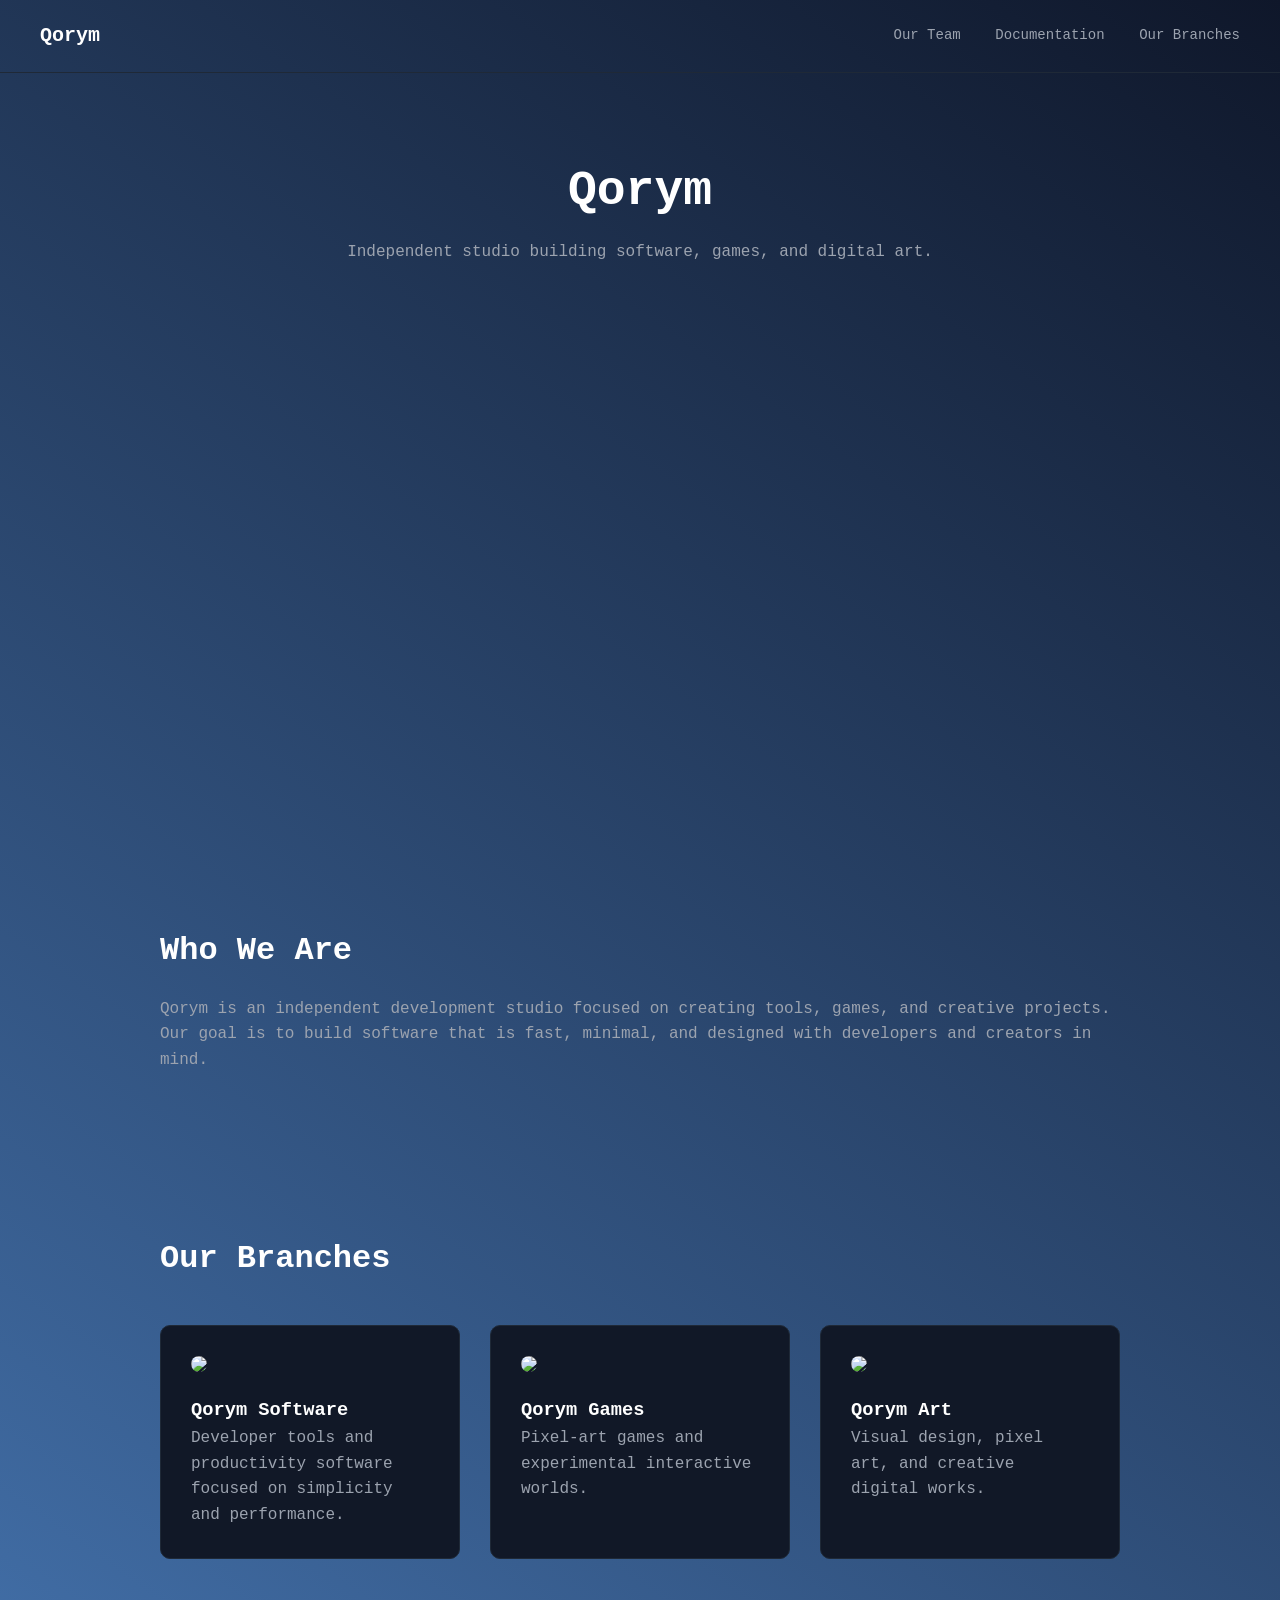
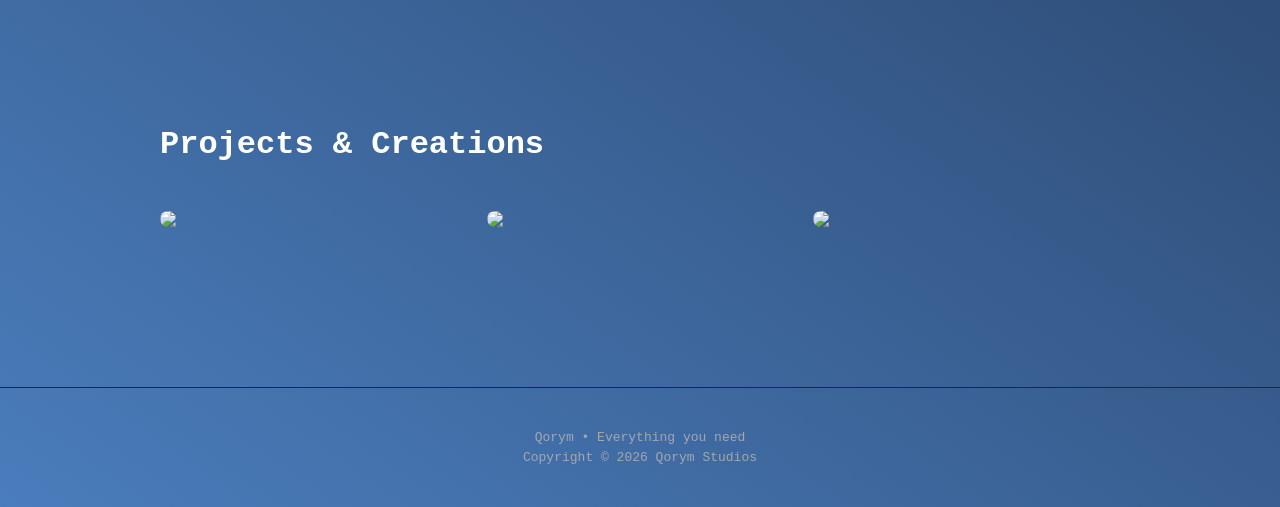
==== index.html @ 9806ef88 "Add files via upload" ====
<!DOCTYPE html>
<html lang="en">
<head>
    <meta charset="UTF-8">
    <meta name="viewport" content="width=device-width, initial-scale=1.0">

    <title>Qorym</title>

    <link href="https://fonts.googleapis.com/css2?family=Iosevka+Charon:ital,wght@0,300;0,400;0,500;0,700;1,300;1,400;1,500;1,700&display=swap"
          rel="stylesheet">

    <style>

        * {
            box-sizing: border-box;
            margin: 0;
            padding: 0;
        }

        body {
            font-family: "Iosevka Charon", monospace;
            background: linear-gradient(35deg, #4a7dbc, #0F172A);
            color: white;
            line-height: 1.6;
        }

        /* NAVBAR */

        .navbar {
            display: flex;
            justify-content: space-between;
            align-items: center;
            padding: 20px 40px;
            border-bottom: 1px solid #1f2937;
        }

        .logo {
            font-size: 20px;
            font-weight: 600;
        }

        .navlinks a {
            color: #9ca3af;
            text-decoration: none;
            margin-left: 25px;
            font-size: 14px;
        }

        .navlinks a:hover {
            color: white;
        }

        /* HERO */

        .hero {
            text-align: center;
            padding: 80px 20px;
        }

        .hero h1 {
            font-size: 48px;
            margin-bottom: 10px;
        }

        .hero p {
            color: #9ca3af;
            font-size: 16px;
        }

        /* IMAGE SHOWCASE */

        .showcase {
            width: 100%;
            height: 500px;
            background-image: url("hero-image.png");
            background-size: cover;
            background-position: center;
        }

        /* WHO WE ARE */

        .section {
            max-width: 1000px;
            margin: auto;
            padding: 80px 20px;
        }

        .section h2 {
            font-size: 32px;
            margin-bottom: 20px;
        }

        .section p {
            color: #9ca3af;
            font-size: 16px;
        }

        /* BRANCH GRID */

        .branches {
            display: grid;
            grid-template-columns:repeat(auto-fit, minmax(250px, 1fr));
            gap: 30px;
            margin-top: 40px;
        }

        .branch {
            background: #111827;
            padding: 30px;
            border-radius: 10px;
            border: 1px solid #1f2937;
            transition: 0.2s;
        }

        .branch:hover {
            transform: translateY(-5px);
            border-color: #2563eb;
        }

        .branch img {
            width: 100%;
            border-radius: 8px;
            margin-bottom: 15px;
        }

        /* IMAGE STRIP */

        .image-strip {
            display: grid;
            grid-template-columns:repeat(auto-fit, minmax(300px, 1fr));
            gap: 20px;
            margin-top: 40px;
        }

        .image-strip img {
            width: 100%;
            border-radius: 10px;
        }

        /* FOOTER */

        .footer {
            text-align: center;
            padding: 40px;
            border-top: 1px solid #1f2937;
            color: #a2a7b1;
            font-size: 13px;
            margin-top: 80px;
        }

    </style>
</head>

<body>

<nav class="navbar">

    <div class="logo">Qorym</div>

    <div class="navlinks">
        <a href="#">Our Team</a>
        <a href="#">Documentation</a>
        <a href="#branches">Our Branches</a>
    </div>

</nav>

<section class="hero">

    <h1>Qorym</h1>

    <p>
        Independent studio building software, games, and digital art.
    </p>

</section>

<div class="showcase"></div>

<section class="section">

    <h2>Who We Are</h2>

    <p>
        Qorym is an independent development studio focused on creating tools,
        games, and creative projects. Our goal is to build software that is fast,
        minimal, and designed with developers and creators in mind.
    </p>

</section>

<section class="section" id="branches">

    <h2>Our Branches</h2>

    <div class="branches">

        <div class="branch">
            <img src="software.png">
            <h3>Qorym Software</h3>
            <p>
                Developer tools and productivity software focused on simplicity and performance.
            </p>
        </div>

        <div class="branch">
            <img src="games.png">
            <h3>Qorym Games</h3>
            <p>
                Pixel-art games and experimental interactive worlds.
            </p>
        </div>

        <div class="branch">
            <img src="art.png">
            <h3>Qorym Art</h3>
            <p>
                Visual design, pixel art, and creative digital works.
            </p>
        </div>

    </div>

</section>

<section class="section">

    <h2>Projects & Creations</h2>

    <div class="image-strip">

        <img src="project1.png">
        <img src="project2.png">
        <img src="project3.png">

    </div>

</section>

<footer class="footer">

    <p>Qorym • Everything you need</p>
    <p>Copyright © 2026 Qorym Studios</p>

</footer>

</body>
</html>
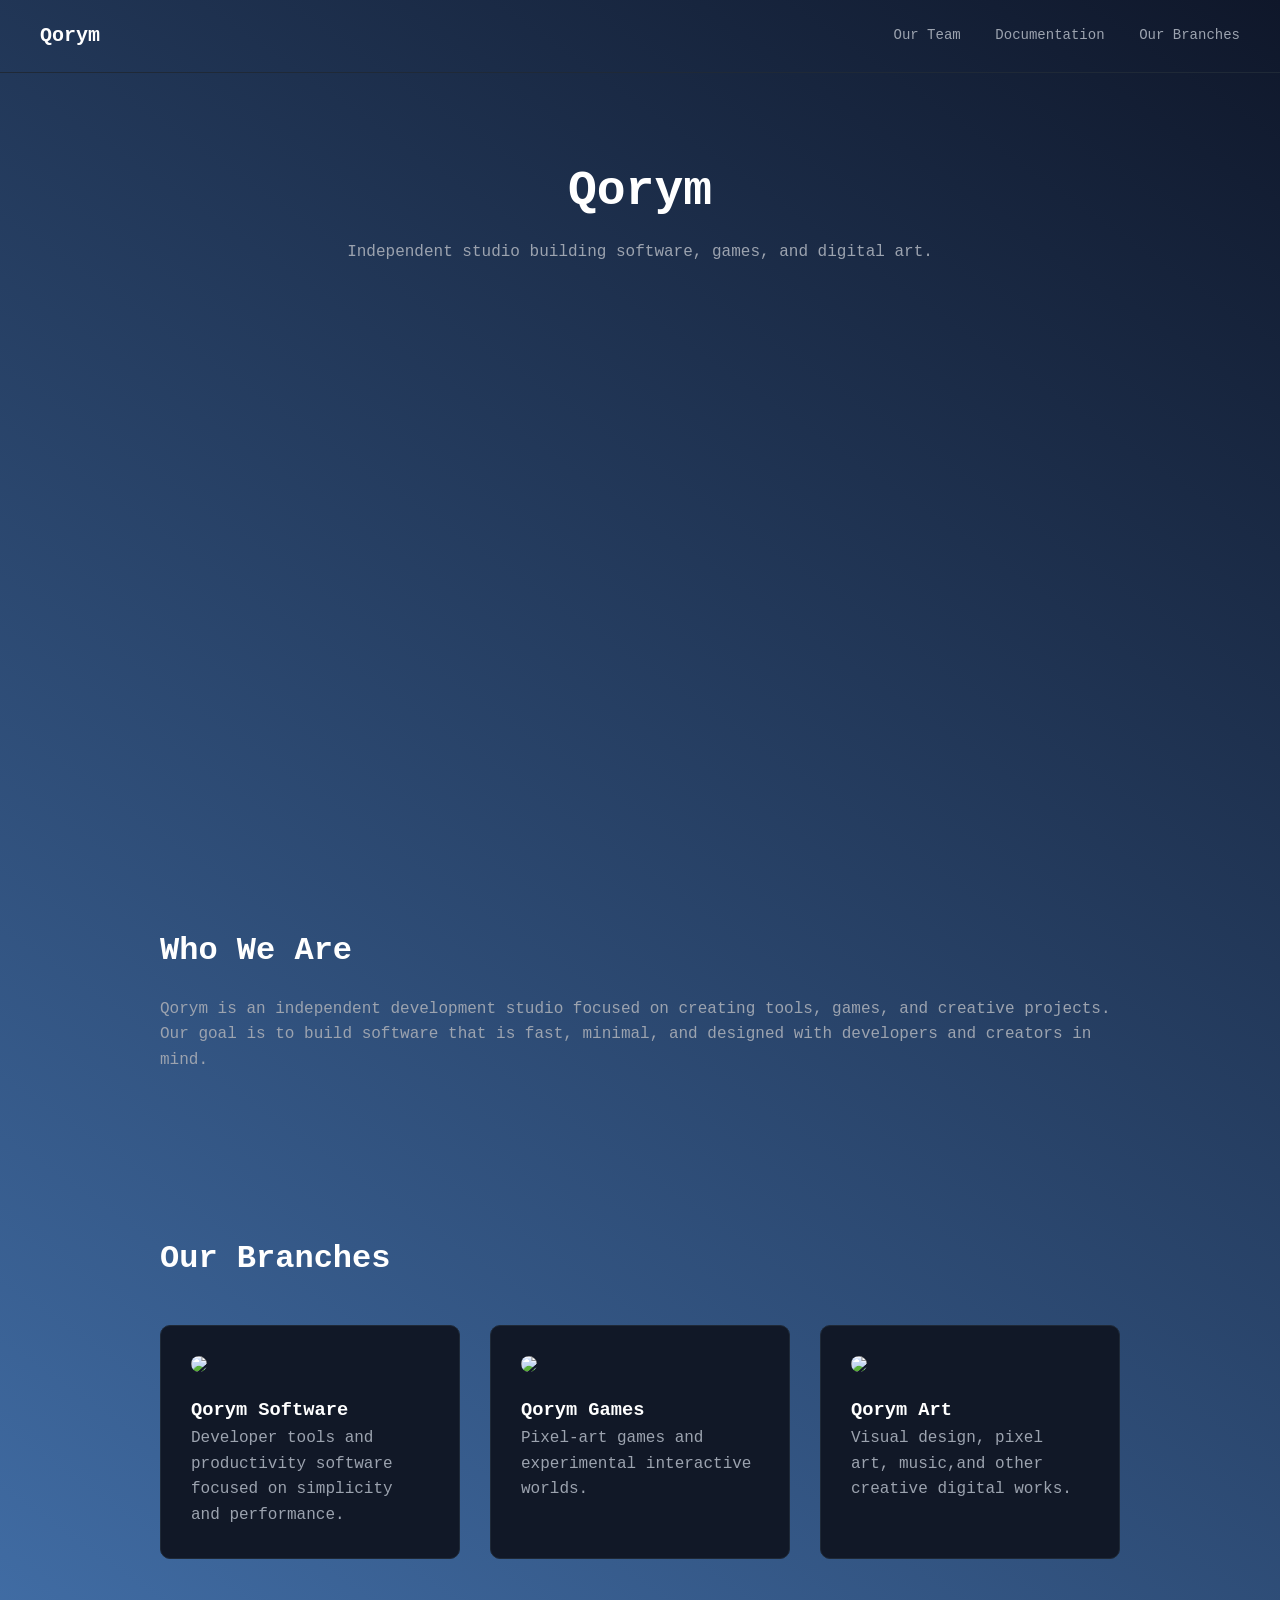
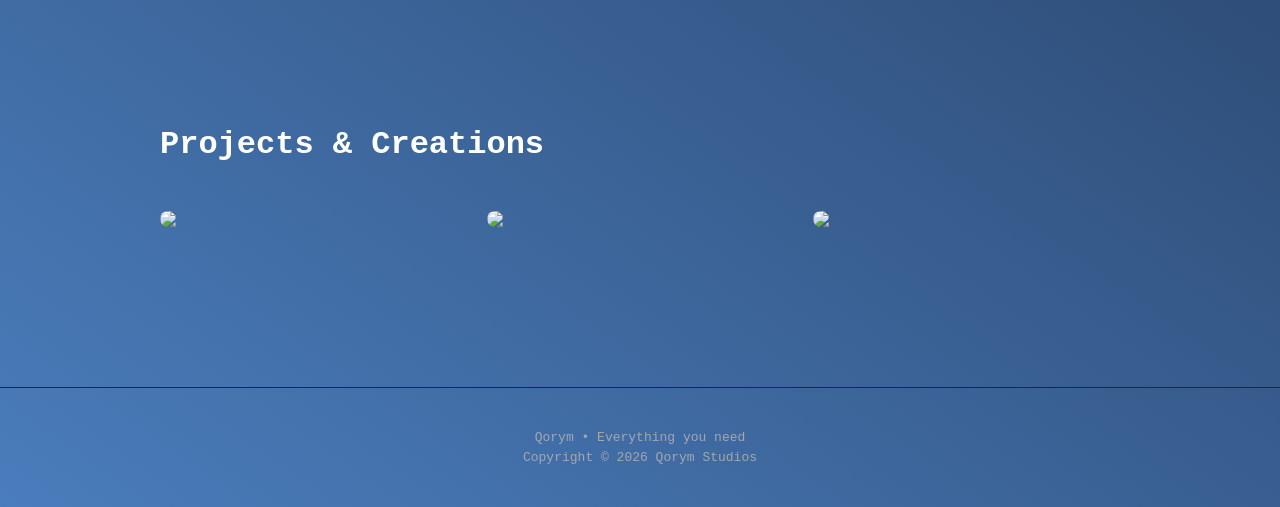
==== commit d14f25e5: "Committed" ====
--- a/index.html
+++ b/index.html
@@ -1,248 +1,248 @@
-<!DOCTYPE html>
-<html lang="en">
-<head>
-    <meta charset="UTF-8">
-    <meta name="viewport" content="width=device-width, initial-scale=1.0">
-
-    <title>Qorym</title>
-
-    <link href="https://fonts.googleapis.com/css2?family=Iosevka+Charon:ital,wght@0,300;0,400;0,500;0,700;1,300;1,400;1,500;1,700&display=swap"
-          rel="stylesheet">
-
-    <style>
-
-        * {
-            box-sizing: border-box;
-            margin: 0;
-            padding: 0;
-        }
-
-        body {
-            font-family: "Iosevka Charon", monospace;
-            background: linear-gradient(35deg, #4a7dbc, #0F172A);
-            color: white;
-            line-height: 1.6;
-        }
-
-        /* NAVBAR */
-
-        .navbar {
-            display: flex;
-            justify-content: space-between;
-            align-items: center;
-            padding: 20px 40px;
-            border-bottom: 1px solid #1f2937;
-        }
-
-        .logo {
-            font-size: 20px;
-            font-weight: 600;
-        }
-
-        .navlinks a {
-            color: #9ca3af;
-            text-decoration: none;
-            margin-left: 25px;
-            font-size: 14px;
-        }
-
-        .navlinks a:hover {
-            color: white;
-        }
-
-        /* HERO */
-
-        .hero {
-            text-align: center;
-            padding: 80px 20px;
-        }
-
-        .hero h1 {
-            font-size: 48px;
-            margin-bottom: 10px;
-        }
-
-        .hero p {
-            color: #9ca3af;
-            font-size: 16px;
-        }
-
-        /* IMAGE SHOWCASE */
-
-        .showcase {
-            width: 100%;
-            height: 500px;
-            background-image: url("hero-image.png");
-            background-size: cover;
-            background-position: center;
-        }
-
-        /* WHO WE ARE */
-
-        .section {
-            max-width: 1000px;
-            margin: auto;
-            padding: 80px 20px;
-        }
-
-        .section h2 {
-            font-size: 32px;
-            margin-bottom: 20px;
-        }
-
-        .section p {
-            color: #9ca3af;
-            font-size: 16px;
-        }
-
-        /* BRANCH GRID */
-
-        .branches {
-            display: grid;
-            grid-template-columns:repeat(auto-fit, minmax(250px, 1fr));
-            gap: 30px;
-            margin-top: 40px;
-        }
-
-        .branch {
-            background: #111827;
-            padding: 30px;
-            border-radius: 10px;
-            border: 1px solid #1f2937;
-            transition: 0.2s;
-        }
-
-        .branch:hover {
-            transform: translateY(-5px);
-            border-color: #2563eb;
-        }
-
-        .branch img {
-            width: 100%;
-            border-radius: 8px;
-            margin-bottom: 15px;
-        }
-
-        /* IMAGE STRIP */
-
-        .image-strip {
-            display: grid;
-            grid-template-columns:repeat(auto-fit, minmax(300px, 1fr));
-            gap: 20px;
-            margin-top: 40px;
-        }
-
-        .image-strip img {
-            width: 100%;
-            border-radius: 10px;
-        }
-
-        /* FOOTER */
-
-        .footer {
-            text-align: center;
-            padding: 40px;
-            border-top: 1px solid #1f2937;
-            color: #a2a7b1;
-            font-size: 13px;
-            margin-top: 80px;
-        }
-
-    </style>
-</head>
-
-<body>
-
-<nav class="navbar">
-
-    <div class="logo">Qorym</div>
-
-    <div class="navlinks">
-        <a href="#">Our Team</a>
-        <a href="#">Documentation</a>
-        <a href="#branches">Our Branches</a>
-    </div>
-
-</nav>
-
-<section class="hero">
-
-    <h1>Qorym</h1>
-
-    <p>
-        Independent studio building software, games, and digital art.
-    </p>
-
-</section>
-
-<div class="showcase"></div>
-
-<section class="section">
-
-    <h2>Who We Are</h2>
-
-    <p>
-        Qorym is an independent development studio focused on creating tools,
-        games, and creative projects. Our goal is to build software that is fast,
-        minimal, and designed with developers and creators in mind.
-    </p>
-
-</section>
-
-<section class="section" id="branches">
-
-    <h2>Our Branches</h2>
-
-    <div class="branches">
-
-        <div class="branch">
-            <img src="software.png">
-            <h3>Qorym Software</h3>
-            <p>
-                Developer tools and productivity software focused on simplicity and performance.
-            </p>
-        </div>
-
-        <div class="branch">
-            <img src="games.png">
-            <h3>Qorym Games</h3>
-            <p>
-                Pixel-art games and experimental interactive worlds.
-            </p>
-        </div>
-
-        <div class="branch">
-            <img src="art.png">
-            <h3>Qorym Art</h3>
-            <p>
-                Visual design, pixel art, and creative digital works.
-            </p>
-        </div>
-
-    </div>
-
-</section>
-
-<section class="section">
-
-    <h2>Projects & Creations</h2>
-
-    <div class="image-strip">
-
-        <img src="project1.png">
-        <img src="project2.png">
-        <img src="project3.png">
-
-    </div>
-
-</section>
-
-<footer class="footer">
-
-    <p>Qorym • Everything you need</p>
-    <p>Copyright © 2026 Qorym Studios</p>
-
-</footer>
-
-</body>
+<!DOCTYPE html>
+<html lang="en">
+<head>
+    <meta charset="UTF-8">
+    <meta name="viewport" content="width=device-width, initial-scale=1.0">
+
+    <title>Qorym</title>
+
+    <link href="https://fonts.googleapis.com/css2?family=Iosevka+Charon:ital,wght@0,300;0,400;0,500;0,700;1,300;1,400;1,500;1,700&display=swap"
+          rel="stylesheet">
+
+    <style>
+
+        * {
+            box-sizing: border-box;
+            margin: 0;
+            padding: 0;
+        }
+
+        body {
+            font-family: "Iosevka Charon", monospace;
+            background: linear-gradient(35deg, #4a7dbc, #0F172A);
+            color: white;
+            line-height: 1.6;
+        }
+
+        /* NAVBAR */
+
+        .navbar {
+            display: flex;
+            justify-content: space-between;
+            align-items: center;
+            padding: 20px 40px;
+            border-bottom: 1px solid #1f2937;
+        }
+
+        .logo {
+            font-size: 20px;
+            font-weight: 600;
+        }
+
+        .navlinks a {
+            color: #9ca3af;
+            text-decoration: none;
+            margin-left: 25px;
+            font-size: 14px;
+        }
+
+        .navlinks a:hover {
+            color: white;
+        }
+
+        /* HERO */
+
+        .hero {
+            text-align: center;
+            padding: 80px 20px;
+        }
+
+        .hero h1 {
+            font-size: 48px;
+            margin-bottom: 10px;
+        }
+
+        .hero p {
+            color: #9ca3af;
+            font-size: 16px;
+        }
+
+        /* IMAGE SHOWCASE */
+
+        .showcase {
+            width: 100%;
+            height: 500px;
+            background-image: url("hero-image.png");
+            background-size: cover;
+            background-position: center;
+        }
+
+        /* WHO WE ARE */
+
+        .section {
+            max-width: 1000px;
+            margin: auto;
+            padding: 80px 20px;
+        }
+
+        .section h2 {
+            font-size: 32px;
+            margin-bottom: 20px;
+        }
+
+        .section p {
+            color: #9ca3af;
+            font-size: 16px;
+        }
+
+        /* BRANCH GRID */
+
+        .branches {
+            display: grid;
+            grid-template-columns:repeat(auto-fit, minmax(250px, 1fr));
+            gap: 30px;
+            margin-top: 40px;
+        }
+
+        .branch {
+            background: #111827;
+            padding: 30px;
+            border-radius: 10px;
+            border: 1px solid #1f2937;
+            transition: 0.2s;
+        }
+
+        .branch:hover {
+            transform: translateY(-5px);
+            border-color: #2563eb;
+        }
+
+        .branch img {
+            width: 100%;
+            border-radius: 8px;
+            margin-bottom: 15px;
+        }
+
+        /* IMAGE STRIP */
+
+        .image-strip {
+            display: grid;
+            grid-template-columns:repeat(auto-fit, minmax(300px, 1fr));
+            gap: 20px;
+            margin-top: 40px;
+        }
+
+        .image-strip img {
+            width: 100%;
+            border-radius: 10px;
+        }
+
+        /* FOOTER */
+
+        .footer {
+            text-align: center;
+            padding: 40px;
+            border-top: 1px solid #1f2937;
+            color: #a2a7b1;
+            font-size: 13px;
+            margin-top: 80px;
+        }
+
+    </style>
+</head>
+
+<body>
+
+<nav class="navbar">
+
+    <div class="logo">Qorym</div>
+
+    <div class="navlinks">
+        <a href="/our-team">Our Team</a>
+        <a href="#">Documentation</a>
+        <a href="#branches">Our Branches</a>
+    </div>
+
+</nav>
+
+<section class="hero">
+
+    <h1>Qorym</h1>
+
+    <p>
+        Independent studio building software, games, and digital art.
+    </p>
+
+</section>
+
+<div class="showcase"></div>
+
+<section class="section">
+
+    <h2>Who We Are</h2>
+
+    <p>
+        Qorym is an independent development studio focused on creating tools,
+        games, and creative projects. Our goal is to build software that is fast,
+        minimal, and designed with developers and creators in mind.
+    </p>
+
+</section>
+
+<section class="section" id="branches">
+
+    <h2>Our Branches</h2>
+
+    <div class="branches">
+
+        <div class="branch">
+            <img src="software.png">
+            <h3>Qorym Software</h3>
+            <p>
+                Developer tools and productivity software focused on simplicity and performance.
+            </p>
+        </div>
+
+        <div class="branch">
+            <img src="games.png">
+            <h3>Qorym Games</h3>
+            <p>
+                Pixel-art games and experimental interactive worlds.
+            </p>
+        </div>
+
+        <div class="branch">
+            <img src="art.png">
+            <h3>Qorym Art</h3>
+            <p>
+                Visual design, pixel art, music,and other creative digital works.
+            </p>
+        </div>
+
+    </div>
+
+</section>
+
+<section class="section">
+
+    <h2>Projects & Creations</h2>
+
+    <div class="image-strip">
+
+        <img src="project1.png">
+        <img src="project2.png">
+        <img src="project3.png">
+
+    </div>
+
+</section>
+
+<footer class="footer">
+
+    <p>Qorym • Everything you need</p>
+    <p>Copyright © 2026 Qorym Studios</p>
+
+</footer>
+
+</body>
 </html>
